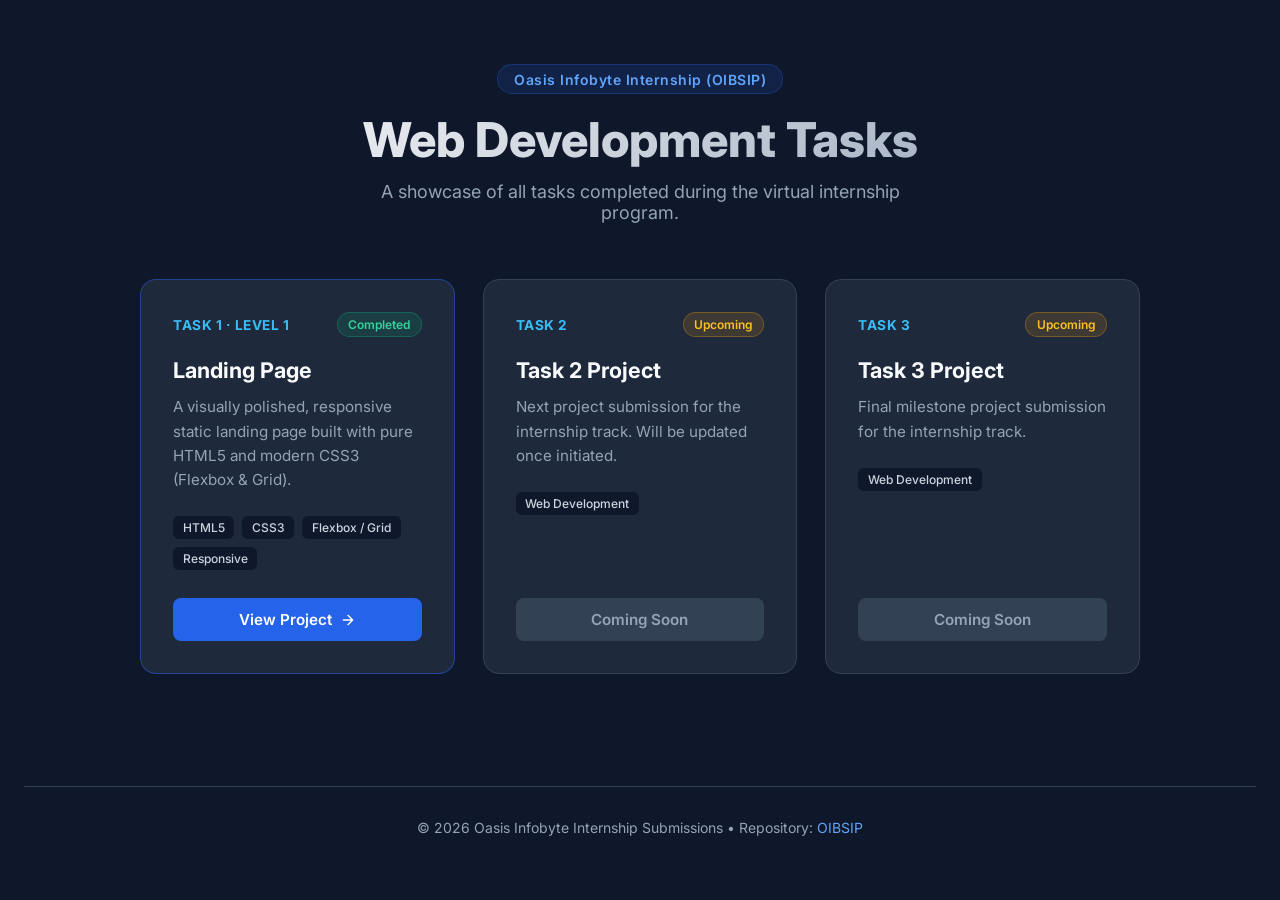
==== index.html @ e54ac8ea "Add main tasks dashboard to root" ====
<!DOCTYPE html>
<html lang="en">
<head>
    <meta charset="UTF-8">
    <meta name="viewport" content="width=device-width, initial-scale=1.0">
    <title>OIBSIP - Web Development Tasks | Oasis Infobyte</title>
    <link rel="preconnect" href="https://fonts.googleapis.com">
    <link rel="preconnect" href="https://fonts.gstatic.com" crossorigin>
    <link href="https://fonts.googleapis.com/css2?family=Inter:wght@400;500;600;700;800&display=swap" rel="stylesheet">
    <style>
        :root {
            --primary: #2563eb;
            --primary-hover: #1d4ed8;
            --bg-body: #0f172a;
            --card-bg: #1e293b;
            --card-border: #334155;
            --text-main: #f8fafc;
            --text-muted: #94a3b8;
            --badge-green: #10b981;
            --badge-amber: #f59e0b;
        }

        * {
            box-sizing: border-box;
            margin: 0;
            padding: 0;
        }

        body {
            font-family: 'Inter', sans-serif;
            background-color: var(--bg-body);
            color: var(--text-main);
            min-height: 100vh;
            display: flex;
            flex-direction: column;
            justify-content: space-between;
            padding: 2rem 1.5rem;
        }

        .container {
            max-width: 1000px;
            margin: 0 auto;
            width: 100%;
        }

        header {
            text-align: center;
            margin-bottom: 3.5rem;
            padding-top: 2rem;
        }

        .badge-track {
            display: inline-block;
            background: rgba(37, 99, 235, 0.15);
            color: #60a5fa;
            border: 1px solid rgba(37, 99, 235, 0.3);
            padding: 0.35rem 1rem;
            border-radius: 9999px;
            font-size: 0.875rem;
            font-weight: 600;
            margin-bottom: 1rem;
            letter-spacing: 0.5px;
        }

        h1 {
            font-size: clamp(2rem, 5vw, 3rem);
            font-weight: 800;
            margin-bottom: 0.75rem;
            background: linear-gradient(135deg, #ffffff 0%, #94a3b8 100%);
            -webkit-background-clip: text;
            -webkit-text-fill-color: transparent;
        }

        p.subtitle {
            color: var(--text-muted);
            font-size: 1.125rem;
            max-width: 600px;
            margin: 0 auto;
        }

        .tasks-grid {
            display: grid;
            grid-template-columns: repeat(auto-fit, minmax(290px, 1fr));
            gap: 1.75rem;
            margin-bottom: 3rem;
        }

        .task-card {
            background-color: var(--card-bg);
            border: 1px solid var(--card-border);
            border-radius: 1rem;
            padding: 2rem;
            display: flex;
            flex-direction: column;
            justify-content: space-between;
            transition: all 0.25s ease;
            position: relative;
            overflow: hidden;
        }

        .task-card:hover {
            transform: translateY(-4px);
            border-color: #475569;
            box-shadow: 0 12px 24px -10px rgba(0, 0, 0, 0.5);
        }

        .task-card.active-card {
            border-color: rgba(37, 99, 235, 0.5);
        }

        .card-header {
            display: flex;
            justify-content: space-between;
            align-items: center;
            margin-bottom: 1.25rem;
        }

        .task-number {
            font-size: 0.85rem;
            font-weight: 700;
            text-transform: uppercase;
            color: #38bdf8;
            letter-spacing: 0.5px;
        }

        .status-pill {
            font-size: 0.75rem;
            font-weight: 600;
            padding: 0.25rem 0.65rem;
            border-radius: 9999px;
        }

        .status-completed {
            background-color: rgba(16, 185, 129, 0.15);
            color: #34d399;
            border: 1px solid rgba(16, 185, 129, 0.3);
        }

        .status-upcoming {
            background-color: rgba(245, 158, 11, 0.15);
            color: #fbbf24;
            border: 1px solid rgba(245, 158, 11, 0.3);
        }

        .task-title {
            font-size: 1.35rem;
            font-weight: 700;
            margin-bottom: 0.75rem;
            color: var(--text-main);
        }

        .task-desc {
            color: var(--text-muted);
            font-size: 0.95rem;
            line-height: 1.6;
            margin-bottom: 1.5rem;
        }

        .tags {
            display: flex;
            gap: 0.5rem;
            flex-wrap: wrap;
            margin-bottom: 1.75rem;
        }

        .tag {
            background: #0f172a;
            color: #cbd5e1;
            font-size: 0.75rem;
            padding: 0.25rem 0.6rem;
            border-radius: 0.375rem;
            font-weight: 500;
        }

        .btn-view {
            display: inline-flex;
            align-items: center;
            justify-content: center;
            gap: 0.5rem;
            width: 100%;
            background-color: var(--primary);
            color: #ffffff;
            text-decoration: none;
            padding: 0.75rem 1rem;
            border-radius: 0.5rem;
            font-weight: 600;
            font-size: 0.95rem;
            transition: background-color 0.2s ease;
        }

        .btn-view:hover {
            background-color: var(--primary-hover);
        }

        .btn-disabled {
            background-color: #334155;
            color: #94a3b8;
            cursor: not-allowed;
            pointer-events: none;
        }

        footer {
            text-align: center;
            padding: 2rem 0;
            border-top: 1px solid var(--card-border);
            color: var(--text-muted);
            font-size: 0.875rem;
        }

        footer a {
            color: #60a5fa;
            text-decoration: none;
        }

        footer a:hover {
            text-decoration: underline;
        }
    </style>
</head>
<body>
    <div class="container">
        <header>
            <span class="badge-track">Oasis Infobyte Internship (OIBSIP)</span>
            <h1>Web Development Tasks</h1>
            <p class="subtitle">A showcase of all tasks completed during the virtual internship program.</p>
        </header>

        <main class="tasks-grid">
            <!-- Task 1 Card -->
            <div class="task-card active-card">
                <div>
                    <div class="card-header">
                        <span class="task-number">Task 1 · Level 1</span>
                        <span class="status-pill status-completed">Completed</span>
                    </div>
                    <h2 class="task-title">Landing Page</h2>
                    <p class="task-desc">A visually polished, responsive static landing page built with pure HTML5 and modern CSS3 (Flexbox & Grid).</p>
                    <div class="tags">
                        <span class="tag">HTML5</span>
                        <span class="tag">CSS3</span>
                        <span class="tag">Flexbox / Grid</span>
                        <span class="tag">Responsive</span>
                    </div>
                </div>
                <a href="./WebDev-L1-LandingPage/" class="btn-view">
                    View Project
                    <svg width="16" height="16" viewBox="0 0 24 24" fill="none" stroke="currentColor" stroke-width="2" stroke-linecap="round" stroke-linejoin="round"><path d="M5 12h14M12 5l7 7-7 7"/></svg>
                </a>
            </div>

            <!-- Task 2 Card (Placeholder) -->
            <div class="task-card">
                <div>
                    <div class="card-header">
                        <span class="task-number">Task 2</span>
                        <span class="status-pill status-upcoming">Upcoming</span>
                    </div>
                    <h2 class="task-title">Task 2 Project</h2>
                    <p class="task-desc">Next project submission for the internship track. Will be updated once initiated.</p>
                    <div class="tags">
                        <span class="tag">Web Development</span>
                    </div>
                </div>
                <a href="#" class="btn-view btn-disabled">Coming Soon</a>
            </div>

            <!-- Task 3 Card (Placeholder) -->
            <div class="task-card">
                <div>
                    <div class="card-header">
                        <span class="task-number">Task 3</span>
                        <span class="status-pill status-upcoming">Upcoming</span>
                    </div>
                    <h2 class="task-title">Task 3 Project</h2>
                    <p class="task-desc">Final milestone project submission for the internship track.</p>
                    <div class="tags">
                        <span class="tag">Web Development</span>
                    </div>
                </div>
                <a href="#" class="btn-view btn-disabled">Coming Soon</a>
            </div>
        </main>
    </div>

    <footer>
        <p>&copy; 2026 Oasis Infobyte Internship Submissions &bull; Repository: <a href="https://github.com/avishkakesarwani-source/OIBSIP" target="_blank">OIBSIP</a></p>
    </footer>
</body>
</html>
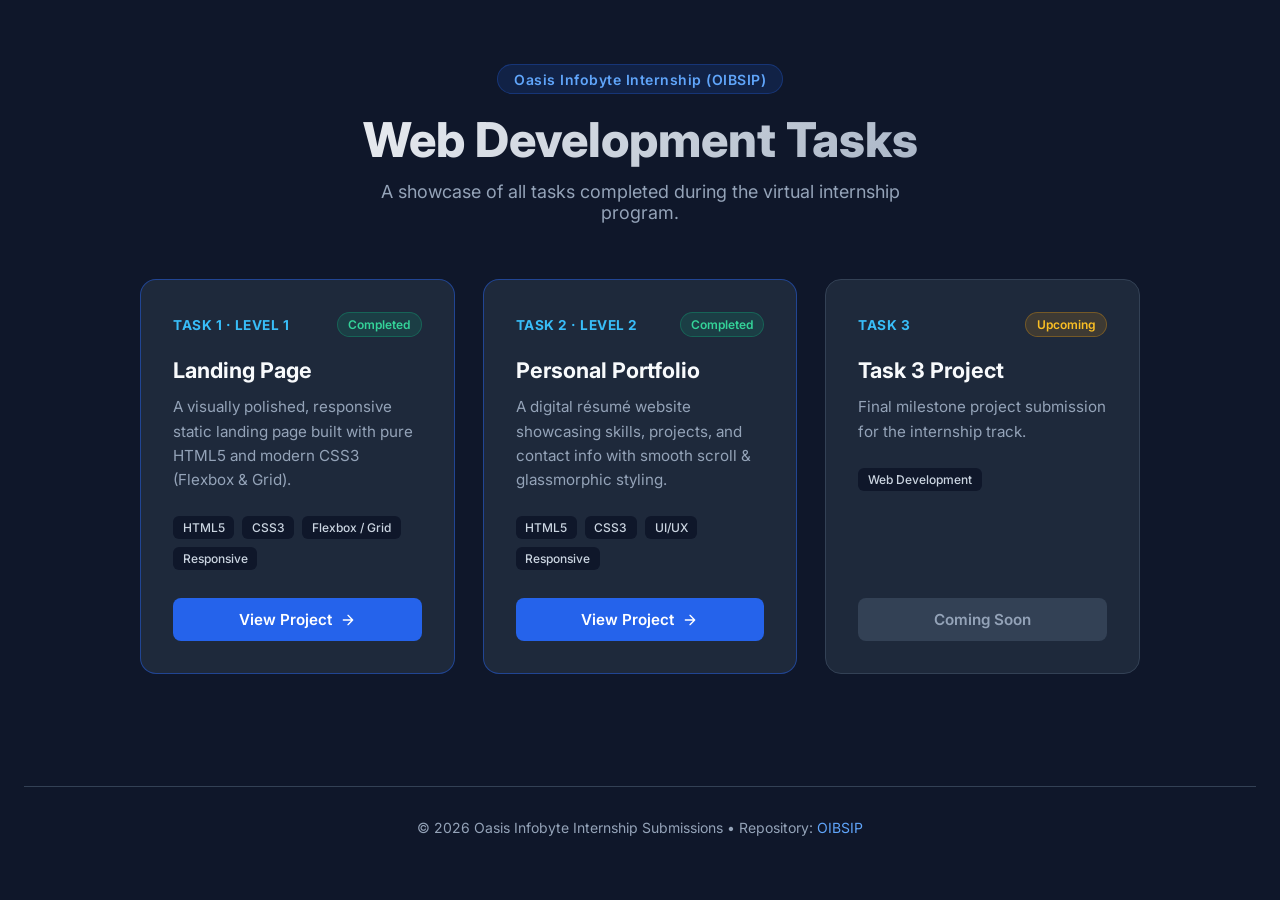
==== commit 6780d7d0: "Complete Task 2: Personal Portfolio" ====
--- a/index.html
+++ b/index.html
@@ -248,20 +248,26 @@
                 </a>
             </div>
 
-            <!-- Task 2 Card (Placeholder) -->
-            <div class="task-card">
+            <!-- Task 2 Card -->
+            <div class="task-card active-card">
                 <div>
                     <div class="card-header">
-                        <span class="task-number">Task 2</span>
-                        <span class="status-pill status-upcoming">Upcoming</span>
-                    </div>
-                    <h2 class="task-title">Task 2 Project</h2>
-                    <p class="task-desc">Next project submission for the internship track. Will be updated once initiated.</p>
+                        <span class="task-number">Task 2 · Level 2</span>
+                        <span class="status-pill status-completed">Completed</span>
+                    </div>
+                    <h2 class="task-title">Personal Portfolio</h2>
+                    <p class="task-desc">A digital résumé website showcasing skills, projects, and contact info with smooth scroll & glassmorphic styling.</p>
                     <div class="tags">
-                        <span class="tag">Web Development</span>
+                        <span class="tag">HTML5</span>
+                        <span class="tag">CSS3</span>
+                        <span class="tag">UI/UX</span>
+                        <span class="tag">Responsive</span>
                     </div>
                 </div>
-                <a href="#" class="btn-view btn-disabled">Coming Soon</a>
+                <a href="./WebDev-L2-Portfolio/" class="btn-view">
+                    View Project
+                    <svg width="16" height="16" viewBox="0 0 24 24" fill="none" stroke="currentColor" stroke-width="2" stroke-linecap="round" stroke-linejoin="round"><path d="M5 12h14M12 5l7 7-7 7"/></svg>
+                </a>
             </div>
 
             <!-- Task 3 Card (Placeholder) -->
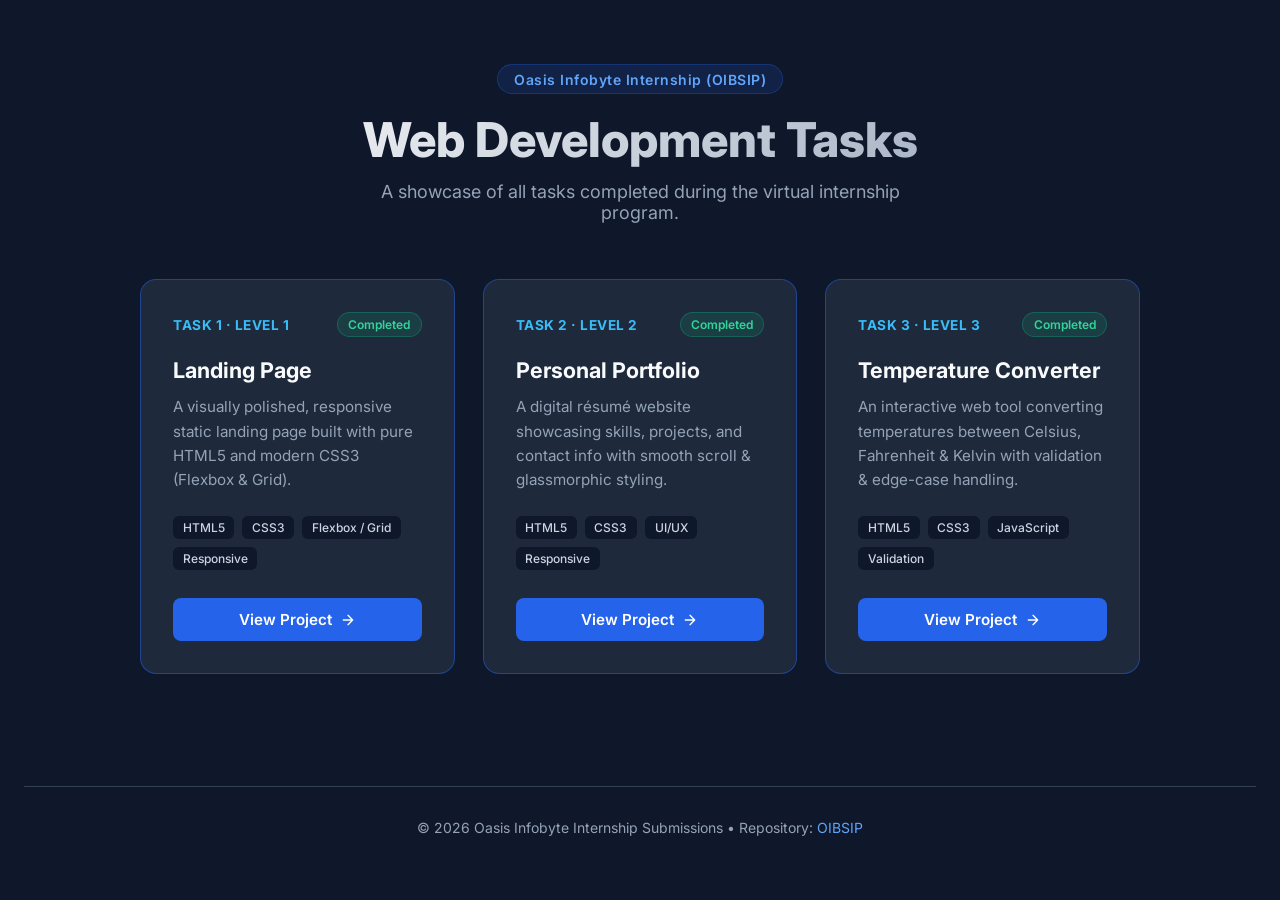
==== commit d5b2ea85: "Add interactive Temperature Converter web tool (Task 3)" ====
--- a/index.html
+++ b/index.html
@@ -270,20 +270,26 @@
                 </a>
             </div>
 
-            <!-- Task 3 Card (Placeholder) -->
-            <div class="task-card">
+            <!-- Task 3 Card -->
+            <div class="task-card active-card">
                 <div>
                     <div class="card-header">
-                        <span class="task-number">Task 3</span>
-                        <span class="status-pill status-upcoming">Upcoming</span>
-                    </div>
-                    <h2 class="task-title">Task 3 Project</h2>
-                    <p class="task-desc">Final milestone project submission for the internship track.</p>
+                        <span class="task-number">Task 3 · Level 3</span>
+                        <span class="status-pill status-completed">Completed</span>
+                    </div>
+                    <h2 class="task-title">Temperature Converter</h2>
+                    <p class="task-desc">An interactive web tool converting temperatures between Celsius, Fahrenheit & Kelvin with validation & edge-case handling.</p>
                     <div class="tags">
-                        <span class="tag">Web Development</span>
+                        <span class="tag">HTML5</span>
+                        <span class="tag">CSS3</span>
+                        <span class="tag">JavaScript</span>
+                        <span class="tag">Validation</span>
                     </div>
                 </div>
-                <a href="#" class="btn-view btn-disabled">Coming Soon</a>
+                <a href="./WebDev-L3-TemperatureConverter/" class="btn-view">
+                    View Project
+                    <svg width="16" height="16" viewBox="0 0 24 24" fill="none" stroke="currentColor" stroke-width="2" stroke-linecap="round" stroke-linejoin="round"><path d="M5 12h14M12 5l7 7-7 7"/></svg>
+                </a>
             </div>
         </main>
     </div>
